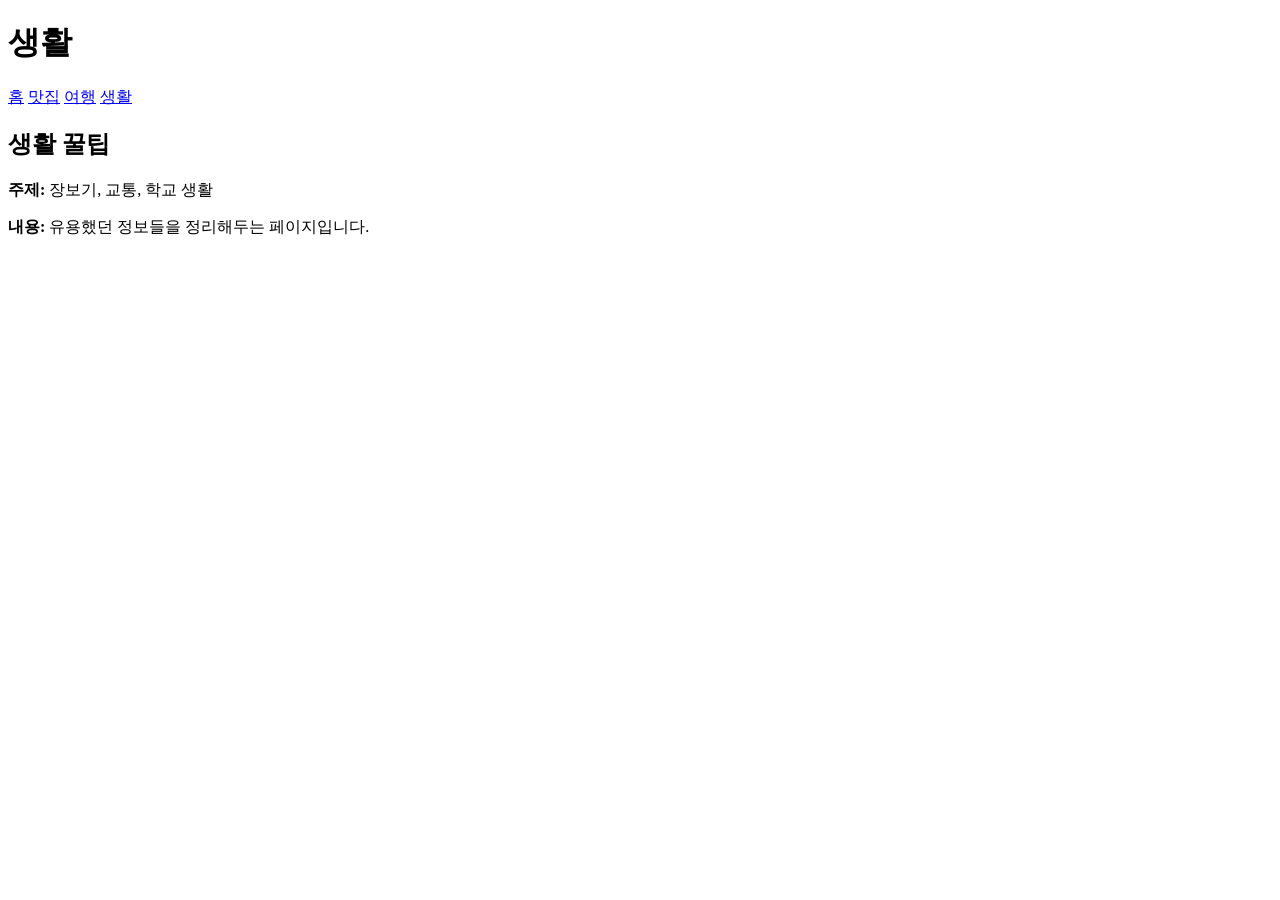
==== life.html @ 59e90530 "Create life.html" ====
<!DOCTYPE html>
<html lang="ko">
<head>
  <meta charset="UTF-8" />
  <meta name="viewport" content="width=device-width, initial-scale=1.0" />
  <title>생활</title>
  <link rel="stylesheet" href="style.css" />
</head>
<body>
  <header>
    <h1>생활</h1>
    <nav>
      <a href="index.html">홈</a>
      <a href="restaurants.html">맛집</a>
      <a href="travel.html">여행</a>
      <a href="life.html">생활</a>
    </nav>
  </header>

  <main>
    <section class="post">
      <h2>생활 꿀팁</h2>
      <p><strong>주제:</strong> 장보기, 교통, 학교 생활</p>
      <p><strong>내용:</strong> 유용했던 정보들을 정리해두는 페이지입니다.</p>
    </section>
  </main>
</body>
</html>
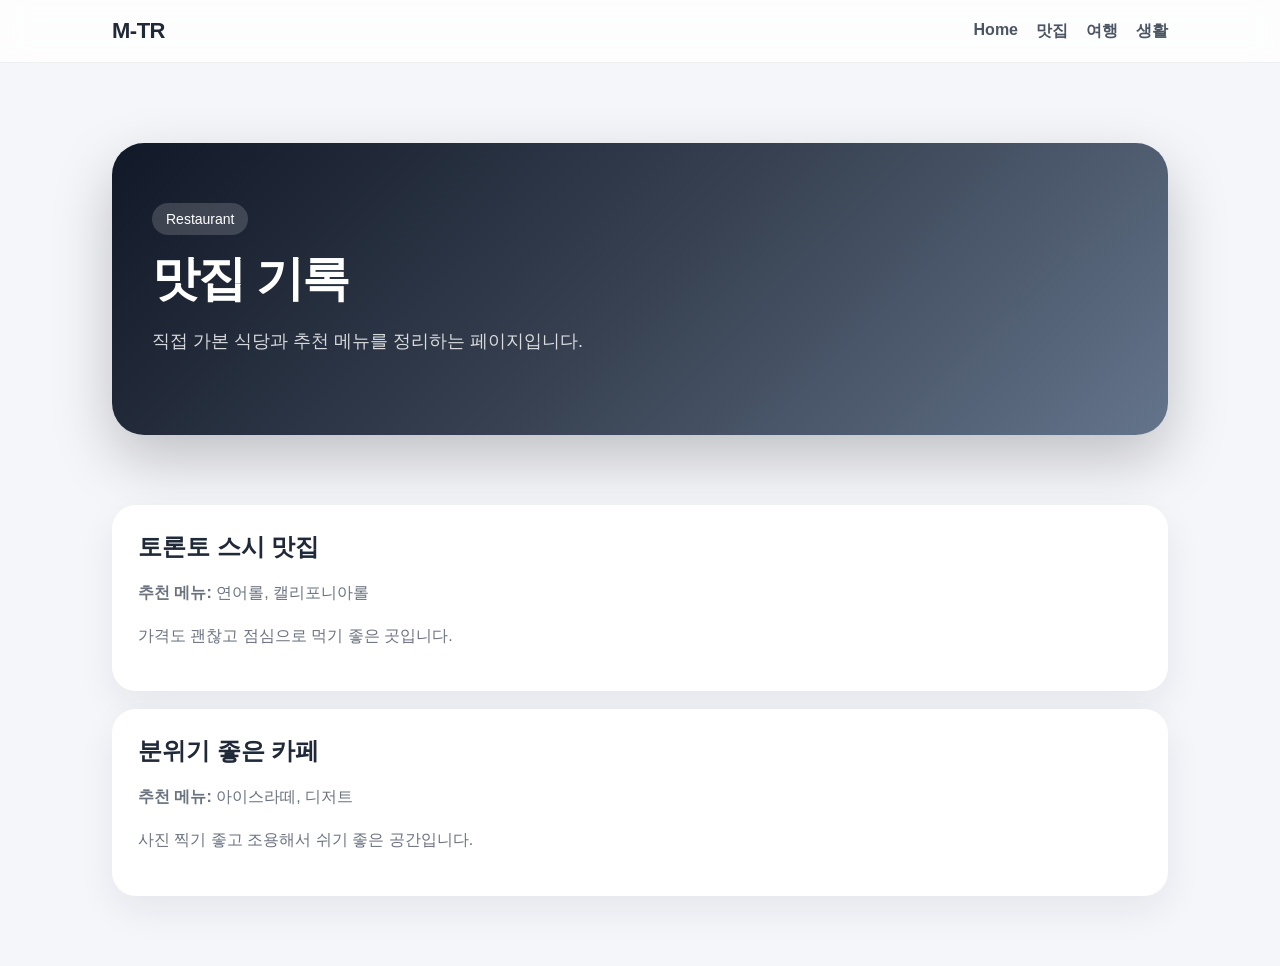
==== commit 8a39712a: "Update life.html" ====
--- a/life.html
+++ b/life.html
@@ -1,28 +1,51 @@
 <!DOCTYPE html>
 <html lang="ko">
 <head>
-  <meta charset="UTF-8" />
-  <meta name="viewport" content="width=device-width, initial-scale=1.0" />
-  <title>생활</title>
-  <link rel="stylesheet" href="style.css" />
+  <meta charset="UTF-8">
+  <meta name="viewport" content="width=device-width, initial-scale=1.0">
+  <title>맛집 | M-TR</title>
+  <link rel="stylesheet" href="style.css">
 </head>
 <body>
-  <header>
-    <h1>생활</h1>
-    <nav>
-      <a href="index.html">홈</a>
-      <a href="restaurants.html">맛집</a>
-      <a href="travel.html">여행</a>
-      <a href="life.html">생활</a>
+
+  <header class="header">
+    <nav class="nav">
+      <a href="index.html" class="logo">M-TR</a>
+
+      <div class="menu">
+        <a href="index.html">Home</a>
+        <a href="restaurants.html">맛집</a>
+        <a href="travel.html">여행</a>
+        <a href="life.html">생활</a>
+      </div>
     </nav>
   </header>
 
   <main>
-    <section class="post">
-      <h2>생활 꿀팁</h2>
-      <p><strong>주제:</strong> 장보기, 교통, 학교 생활</p>
-      <p><strong>내용:</strong> 유용했던 정보들을 정리해두는 페이지입니다.</p>
+    <section class="hero">
+      <div class="hero-box">
+        <span>Restaurant</span>
+        <h1>맛집 기록</h1>
+        <p>직접 가본 식당과 추천 메뉴를 정리하는 페이지입니다.</p>
+      </div>
+    </section>
+
+    <section class="section">
+      <div class="post-list">
+        <article class="post">
+          <h2>토론토 스시 맛집</h2>
+          <p><strong>추천 메뉴:</strong> 연어롤, 캘리포니아롤</p>
+          <p>가격도 괜찮고 점심으로 먹기 좋은 곳입니다.</p>
+        </article>
+
+        <article class="post">
+          <h2>분위기 좋은 카페</h2>
+          <p><strong>추천 메뉴:</strong> 아이스라떼, 디저트</p>
+          <p>사진 찍기 좋고 조용해서 쉬기 좋은 공간입니다.</p>
+        </article>
+      </div>
     </section>
   </main>
+
 </body>
 </html>
--- a/style.css
+++ b/style.css
@@ -0,0 +1,209 @@
+* {
+  box-sizing: border-box;
+}
+
+body {
+  margin: 0;
+  font-family: -apple-system, BlinkMacSystemFont, "Segoe UI", sans-serif;
+  background: #f5f6fa;
+  color: #1f2937;
+}
+
+a {
+  text-decoration: none;
+  color: inherit;
+}
+
+.header {
+  position: sticky;
+  top: 0;
+  z-index: 10;
+  backdrop-filter: blur(14px);
+  background: rgba(255, 255, 255, 0.8);
+  border-bottom: 1px solid rgba(0, 0, 0, 0.06);
+}
+
+.nav {
+  max-width: 1100px;
+  margin: 0 auto;
+  padding: 18px 22px;
+  display: flex;
+  justify-content: space-between;
+  align-items: center;
+}
+
+.logo {
+  font-weight: 800;
+  font-size: 22px;
+  letter-spacing: -0.5px;
+}
+
+.menu {
+  display: flex;
+  gap: 18px;
+  font-weight: 600;
+  color: #4b5563;
+}
+
+.menu a:hover {
+  color: #111827;
+}
+
+.hero {
+  max-width: 1100px;
+  margin: 0 auto;
+  padding: 80px 22px 50px;
+}
+
+.hero-box {
+  border-radius: 32px;
+  padding: 60px 40px;
+  background: linear-gradient(135deg, #111827, #374151, #64748b);
+  color: white;
+  box-shadow: 0 24px 60px rgba(0, 0, 0, 0.22);
+}
+
+.hero-box span {
+  display: inline-block;
+  margin-bottom: 16px;
+  padding: 8px 14px;
+  border-radius: 999px;
+  background: rgba(255, 255, 255, 0.16);
+  font-size: 14px;
+}
+
+.hero-box h1 {
+  margin: 0;
+  font-size: 48px;
+  line-height: 1.15;
+  letter-spacing: -1.8px;
+}
+
+.hero-box p {
+  margin-top: 20px;
+  max-width: 620px;
+  font-size: 18px;
+  line-height: 1.7;
+  color: rgba(255, 255, 255, 0.82);
+}
+
+.section {
+  max-width: 1100px;
+  margin: 0 auto;
+  padding: 20px 22px 70px;
+}
+
+.section-title {
+  margin-bottom: 22px;
+}
+
+.section-title h2 {
+  margin: 0;
+  font-size: 30px;
+  letter-spacing: -1px;
+}
+
+.section-title p {
+  color: #6b7280;
+  margin-top: 8px;
+}
+
+.card-grid {
+  display: grid;
+  grid-template-columns: repeat(3, 1fr);
+  gap: 22px;
+}
+
+.card {
+  background: white;
+  border-radius: 26px;
+  padding: 28px;
+  min-height: 210px;
+  display: flex;
+  flex-direction: column;
+  justify-content: space-between;
+  box-shadow: 0 16px 40px rgba(15, 23, 42, 0.08);
+  transition: 0.25s ease;
+  border: 1px solid rgba(0, 0, 0, 0.04);
+}
+
+.card:hover {
+  transform: translateY(-8px);
+  box-shadow: 0 24px 60px rgba(15, 23, 42, 0.14);
+}
+
+.card-icon {
+  font-size: 36px;
+}
+
+.card h3 {
+  margin: 18px 0 10px;
+  font-size: 24px;
+}
+
+.card p {
+  margin: 0;
+  color: #6b7280;
+  line-height: 1.6;
+}
+
+.card-more {
+  margin-top: 24px;
+  font-weight: 700;
+  color: #2563eb;
+}
+
+.post-list {
+  display: grid;
+  gap: 18px;
+}
+
+.post {
+  background: white;
+  border-radius: 24px;
+  padding: 26px;
+  box-shadow: 0 14px 36px rgba(15, 23, 42, 0.07);
+}
+
+.post h2 {
+  margin: 0 0 12px;
+}
+
+.post p {
+  color: #6b7280;
+  line-height: 1.7;
+}
+
+.footer {
+  text-align: center;
+  padding: 40px 20px;
+  color: #9ca3af;
+}
+
+@media (max-width: 800px) {
+  .nav {
+    flex-direction: column;
+    gap: 14px;
+  }
+
+  .menu {
+    gap: 12px;
+    font-size: 14px;
+  }
+
+  .hero {
+    padding-top: 40px;
+  }
+
+  .hero-box {
+    padding: 42px 28px;
+  }
+
+  .hero-box h1 {
+    font-size: 36px;
+  }
+
+  .card-grid {
+    grid-template-columns: 1fr;
+  }
+}
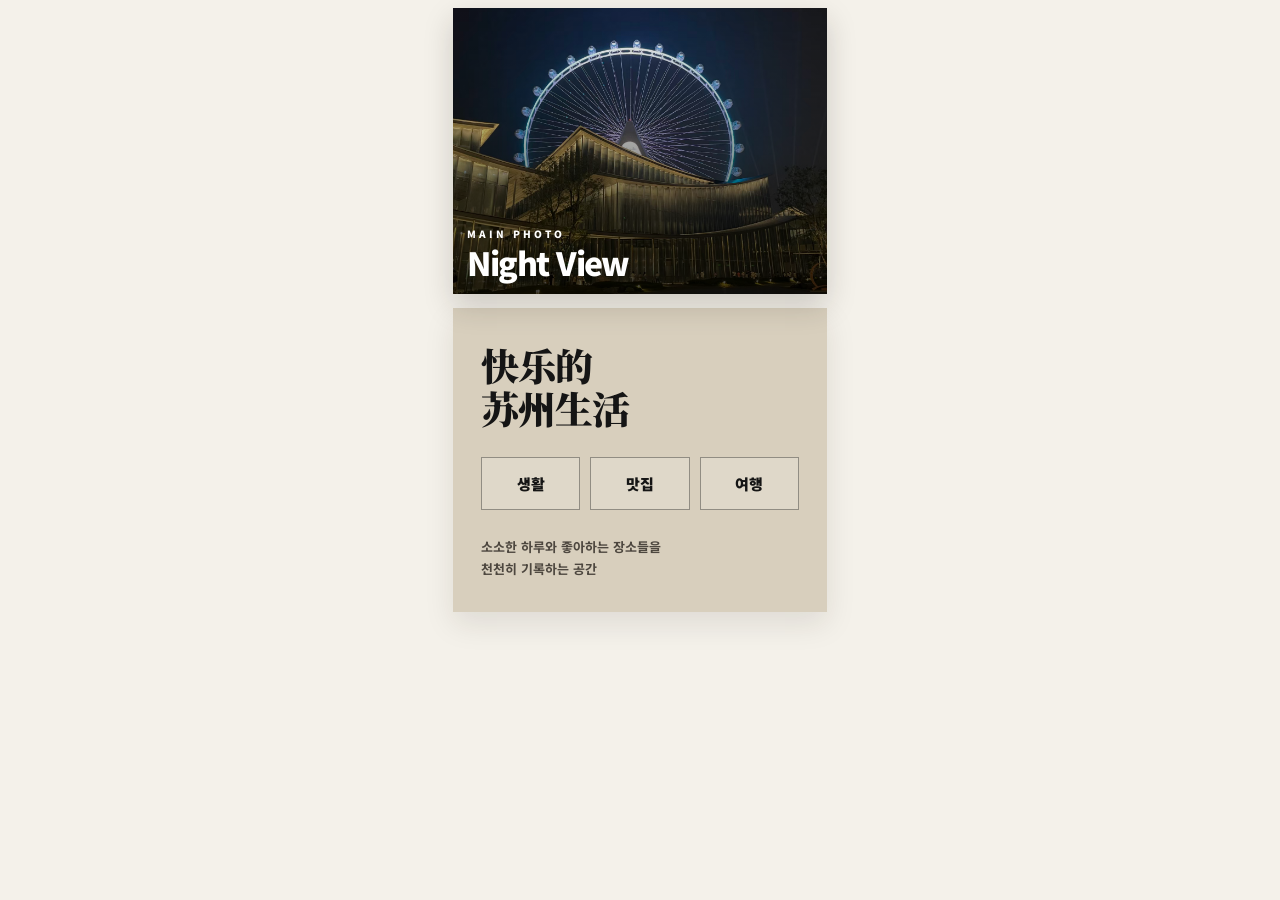
==== commit 34692d3c: "Update life.html" ====
--- a/life.html
+++ b/life.html
@@ -2,49 +2,44 @@
 <html lang="ko">
 <head>
   <meta charset="UTF-8">
+  <meta http-equiv="Content-Type" content="text/html; charset=UTF-8">
   <meta name="viewport" content="width=device-width, initial-scale=1.0">
-  <title>맛집 | M-TR</title>
-  <link rel="stylesheet" href="style.css">
+  <title>M-TR</title>
+  <link rel="stylesheet" href="./style.css?v=24">
 </head>
 <body>
 
-  <header class="header">
-    <nav class="nav">
-      <a href="index.html" class="logo">M-TR</a>
+  <main class="page">
 
-      <div class="menu">
-        <a href="index.html">Home</a>
-        <a href="restaurants.html">맛집</a>
-        <a href="travel.html">여행</a>
-        <a href="life.html">생활</a>
-      </div>
-    </nav>
-  </header>
+    <section class="hero-card">
+      <img src="images/main.jpg" alt="main photo">
 
-  <main>
-    <section class="hero">
-      <div class="hero-box">
-        <span>Restaurant</span>
-        <h1>맛집 기록</h1>
-        <p>직접 가본 식당과 추천 메뉴를 정리하는 페이지입니다.</p>
+      <div class="hero-text">
+        <p>MAIN PHOTO</p>
+        <h1>Night View</h1>
       </div>
     </section>
 
-    <section class="section">
-      <div class="post-list">
-        <article class="post">
-          <h2>토론토 스시 맛집</h2>
-          <p><strong>추천 메뉴:</strong> 연어롤, 캘리포니아롤</p>
-          <p>가격도 괜찮고 점심으로 먹기 좋은 곳입니다.</p>
-        </article>
+    <section class="archive-card">
 
-        <article class="post">
-          <h2>분위기 좋은 카페</h2>
-          <p><strong>추천 메뉴:</strong> 아이스라떼, 디저트</p>
-          <p>사진 찍기 좋고 조용해서 쉬기 좋은 공간입니다.</p>
-        </article>
-      </div>
+      <h2 class="main-title">
+        快乐的<br>
+        苏州生活
+      </h2>
+
+      <nav class="category-menu">
+        <a href="life.html">생활</a>
+        <a href="restaurants.html">맛집</a>
+        <a href="travel.html">여행</a>
+      </nav>
+
+      <p class="archive-sub">
+        소소한 하루와 좋아하는 장소들을<br>
+        천천히 기록하는 공간
+      </p>
+
     </section>
+
   </main>
 
 </body>
--- a/style.css
+++ b/style.css
@@ -1,209 +1,140 @@
+@import url('https://fonts.googleapis.com/css2?family=Noto+Serif+SC:wght@500;700;900&family=Noto+Sans+KR:wght@400;700;900&display=swap');
+
 * {
   box-sizing: border-box;
 }
 
+html {
+  -webkit-text-size-adjust: 100%;
+}
+
 body {
   margin: 0;
-  font-family: -apple-system, BlinkMacSystemFont, "Segoe UI", sans-serif;
-  background: #f5f6fa;
-  color: #1f2937;
+  background: #f4f1ea;
+  color: #151515;
+  font-family: "Noto Sans KR", Arial, sans-serif;
 }
 
 a {
+  color: inherit;
   text-decoration: none;
-  color: inherit;
 }
 
-.header {
-  position: sticky;
-  top: 0;
-  z-index: 10;
-  backdrop-filter: blur(14px);
-  background: rgba(255, 255, 255, 0.8);
-  border-bottom: 1px solid rgba(0, 0, 0, 0.06);
+.page {
+  width: 100%;
+  max-width: 390px;
+  min-height: 100vh;
+  margin: 0 auto;
+  padding: 8px 8px 34px;
 }
 
-.nav {
-  max-width: 1100px;
-  margin: 0 auto;
-  padding: 18px 22px;
-  display: flex;
-  justify-content: space-between;
-  align-items: center;
+/* 메인 사진 */
+.hero-card {
+  position: relative;
+  width: 100%;
+  height: 286px;
+  overflow: hidden;
+  background: #111;
+  box-shadow: 0 12px 28px rgba(35, 28, 20, 0.18);
 }
 
-.logo {
-  font-weight: 800;
-  font-size: 22px;
-  letter-spacing: -0.5px;
+.hero-card img {
+  width: 100%;
+  height: 100%;
+  object-fit: cover;
+  object-position: center;
+  display: block;
 }
 
-.menu {
-  display: flex;
-  gap: 18px;
-  font-weight: 600;
-  color: #4b5563;
+.hero-card::after {
+  content: "";
+  position: absolute;
+  inset: 0;
+  background: linear-gradient(
+    to bottom,
+    rgba(0, 0, 0, 0.02),
+    rgba(0, 0, 0, 0.72)
+  );
 }
 
-.menu a:hover {
-  color: #111827;
+.hero-text {
+  position: absolute;
+  left: 14px;
+  bottom: 17px;
+  z-index: 2;
+  color: white;
 }
 
-.hero {
-  max-width: 1100px;
-  margin: 0 auto;
-  padding: 80px 22px 50px;
+.hero-text p {
+  margin: 0 0 6px;
+  font-size: 10px;
+  letter-spacing: 3px;
+  font-weight: 900;
 }
 
-.hero-box {
-  border-radius: 32px;
-  padding: 60px 40px;
-  background: linear-gradient(135deg, #111827, #374151, #64748b);
-  color: white;
-  box-shadow: 0 24px 60px rgba(0, 0, 0, 0.22);
+.hero-text h1 {
+  margin: 0;
+  font-size: 32px;
+  line-height: 0.95;
+  letter-spacing: -1.5px;
+  font-weight: 900;
 }
 
-.hero-box span {
-  display: inline-block;
-  margin-bottom: 16px;
-  padding: 8px 14px;
-  border-radius: 999px;
-  background: rgba(255, 255, 255, 0.16);
-  font-size: 14px;
+/* 아래 카드 */
+.archive-card {
+  margin-top: 14px;
+  min-height: 300px;
+  padding: 36px 28px 32px;
+  background: #d8cfbd;
+  box-shadow: 0 12px 28px rgba(35, 28, 20, 0.1);
 }
 
-.hero-box h1 {
-  margin: 0;
-  font-size: 48px;
-  line-height: 1.15;
-  letter-spacing: -1.8px;
+.diamond {
+  width: 18px;
+  height: 18px;
+  background: #9e9e9e;
+  transform: rotate(45deg);
+  margin-bottom: 26px;
 }
 
-.hero-box p {
-  margin-top: 20px;
-  max-width: 620px;
-  font-size: 18px;
-  line-height: 1.7;
-  color: rgba(255, 255, 255, 0.82);
+/* 중국어 제목 */
+.main-title {
+  margin: 0;
+  font-family: "Noto Serif SC", "Songti SC", serif;
+  font-size: 38px;
+  line-height: 1.12;
+  letter-spacing: -1px;
+  font-weight: 900;
 }
 
-.section {
-  max-width: 1100px;
-  margin: 0 auto;
-  padding: 20px 22px 70px;
+/* 버튼 */
+.category-menu {
+  display: grid;
+  grid-template-columns: repeat(3, 1fr);
+  gap: 10px;
+  margin-top: 28px;
 }
 
-.section-title {
-  margin-bottom: 22px;
+.category-menu a {
+  padding: 15px 8px;
+  border: 1.5px solid rgba(0, 0, 0, 0.35);
+  text-align: center;
+  font-size: 15px;
+  font-weight: 900;
+  background: rgba(255, 255, 255, 0.18);
+  transition: 0.2s ease;
 }
 
-.section-title h2 {
-  margin: 0;
-  font-size: 30px;
-  letter-spacing: -1px;
+.category-menu a:hover {
+  background: #151515;
+  color: white;
 }
 
-.section-title p {
-  color: #6b7280;
-  margin-top: 8px;
+/* 설명 문구 */
+.archive-sub {
+  margin: 26px 0 0;
+  font-size: 13px;
+  line-height: 1.7;
+  color: #4d473f;
+  font-weight: 700;
 }
-
-.card-grid {
-  display: grid;
-  grid-template-columns: repeat(3, 1fr);
-  gap: 22px;
-}
-
-.card {
-  background: white;
-  border-radius: 26px;
-  padding: 28px;
-  min-height: 210px;
-  display: flex;
-  flex-direction: column;
-  justify-content: space-between;
-  box-shadow: 0 16px 40px rgba(15, 23, 42, 0.08);
-  transition: 0.25s ease;
-  border: 1px solid rgba(0, 0, 0, 0.04);
-}
-
-.card:hover {
-  transform: translateY(-8px);
-  box-shadow: 0 24px 60px rgba(15, 23, 42, 0.14);
-}
-
-.card-icon {
-  font-size: 36px;
-}
-
-.card h3 {
-  margin: 18px 0 10px;
-  font-size: 24px;
-}
-
-.card p {
-  margin: 0;
-  color: #6b7280;
-  line-height: 1.6;
-}
-
-.card-more {
-  margin-top: 24px;
-  font-weight: 700;
-  color: #2563eb;
-}
-
-.post-list {
-  display: grid;
-  gap: 18px;
-}
-
-.post {
-  background: white;
-  border-radius: 24px;
-  padding: 26px;
-  box-shadow: 0 14px 36px rgba(15, 23, 42, 0.07);
-}
-
-.post h2 {
-  margin: 0 0 12px;
-}
-
-.post p {
-  color: #6b7280;
-  line-height: 1.7;
-}
-
-.footer {
-  text-align: center;
-  padding: 40px 20px;
-  color: #9ca3af;
-}
-
-@media (max-width: 800px) {
-  .nav {
-    flex-direction: column;
-    gap: 14px;
-  }
-
-  .menu {
-    gap: 12px;
-    font-size: 14px;
-  }
-
-  .hero {
-    padding-top: 40px;
-  }
-
-  .hero-box {
-    padding: 42px 28px;
-  }
-
-  .hero-box h1 {
-    font-size: 36px;
-  }
-
-  .card-grid {
-    grid-template-columns: 1fr;
-  }
-}
